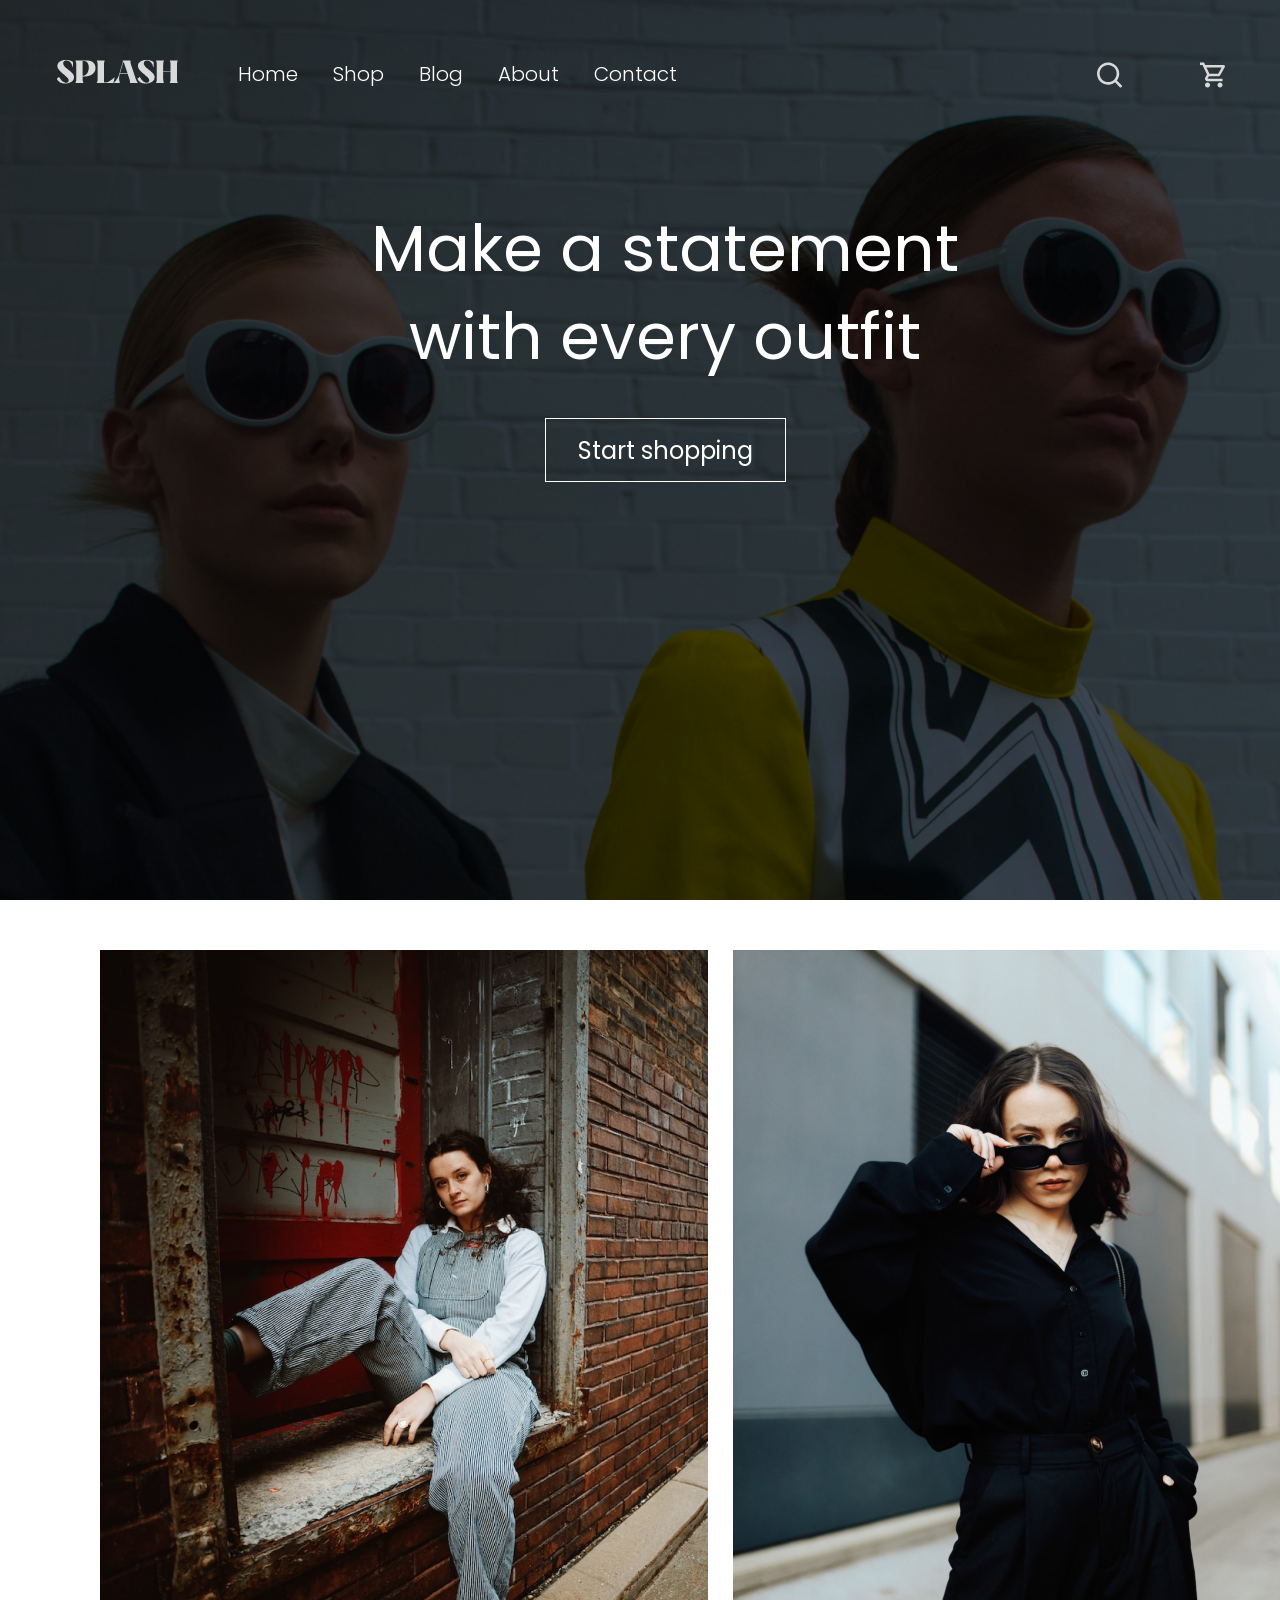
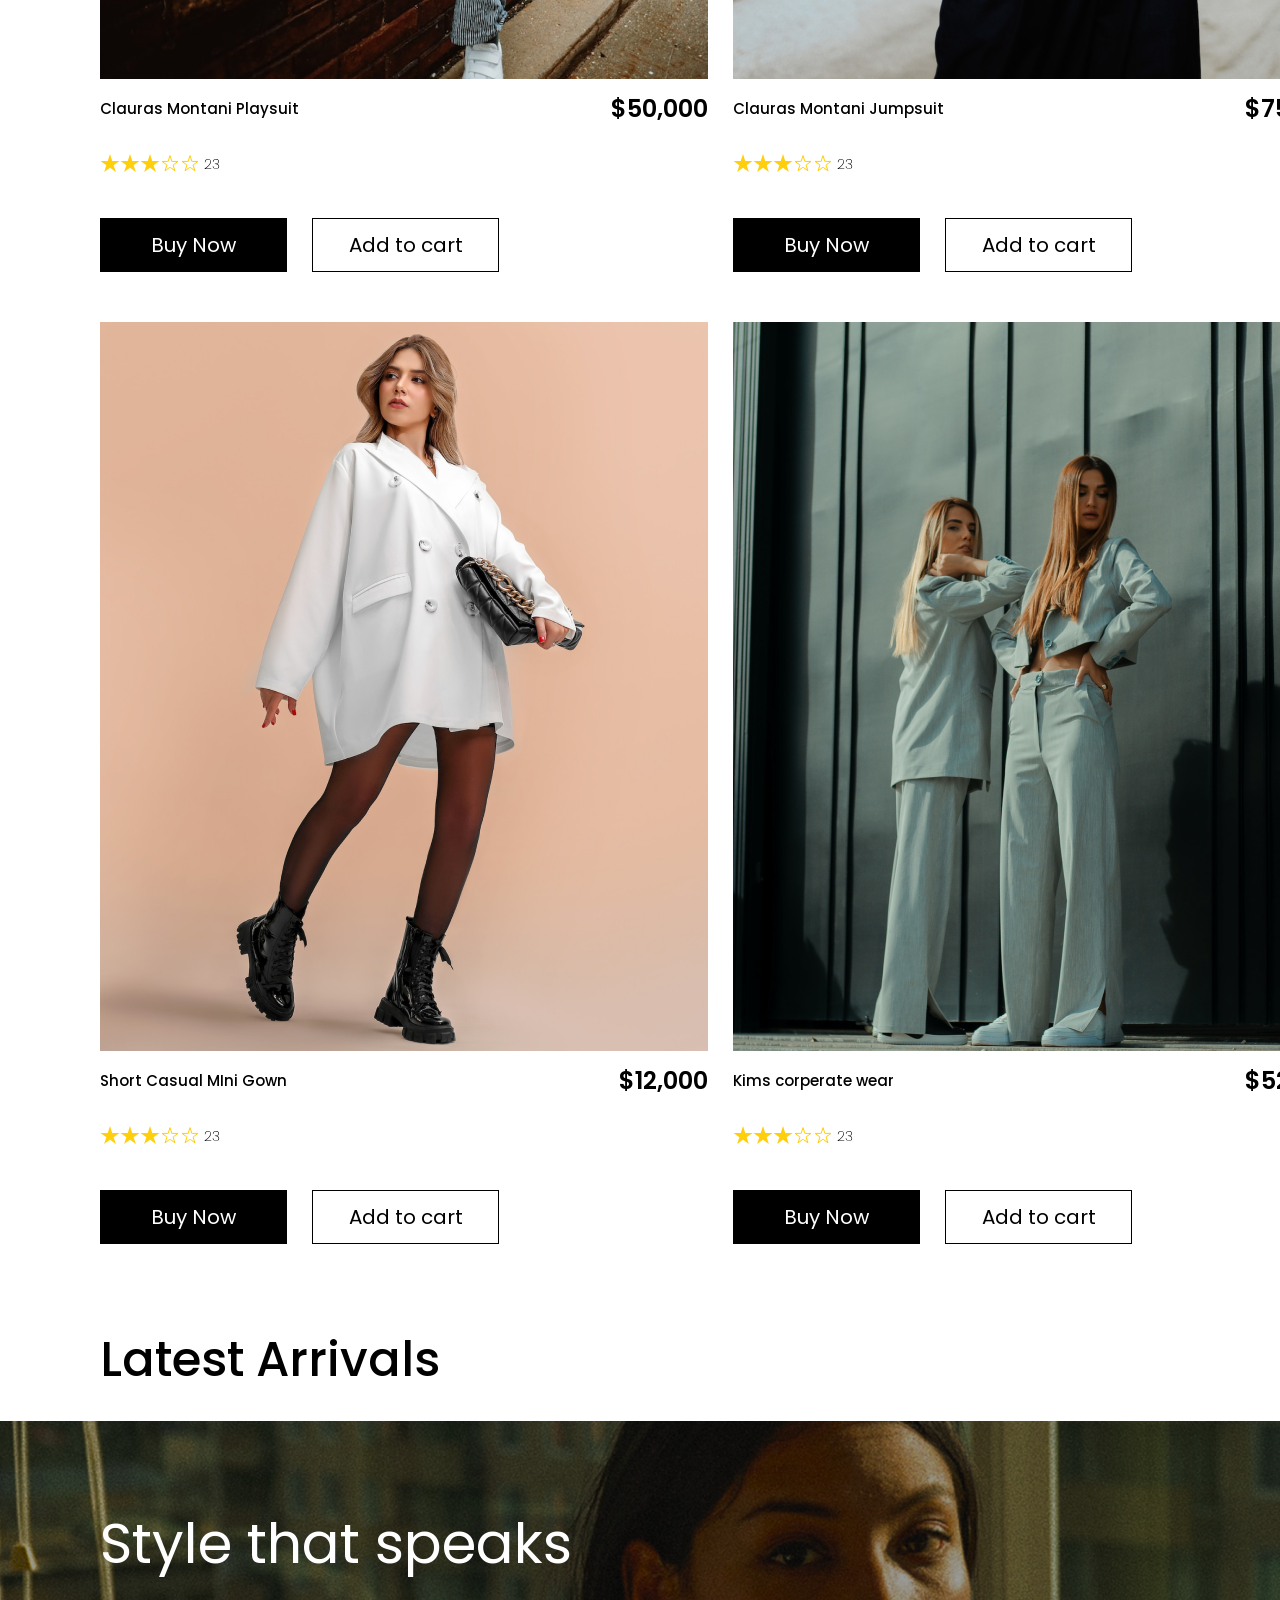
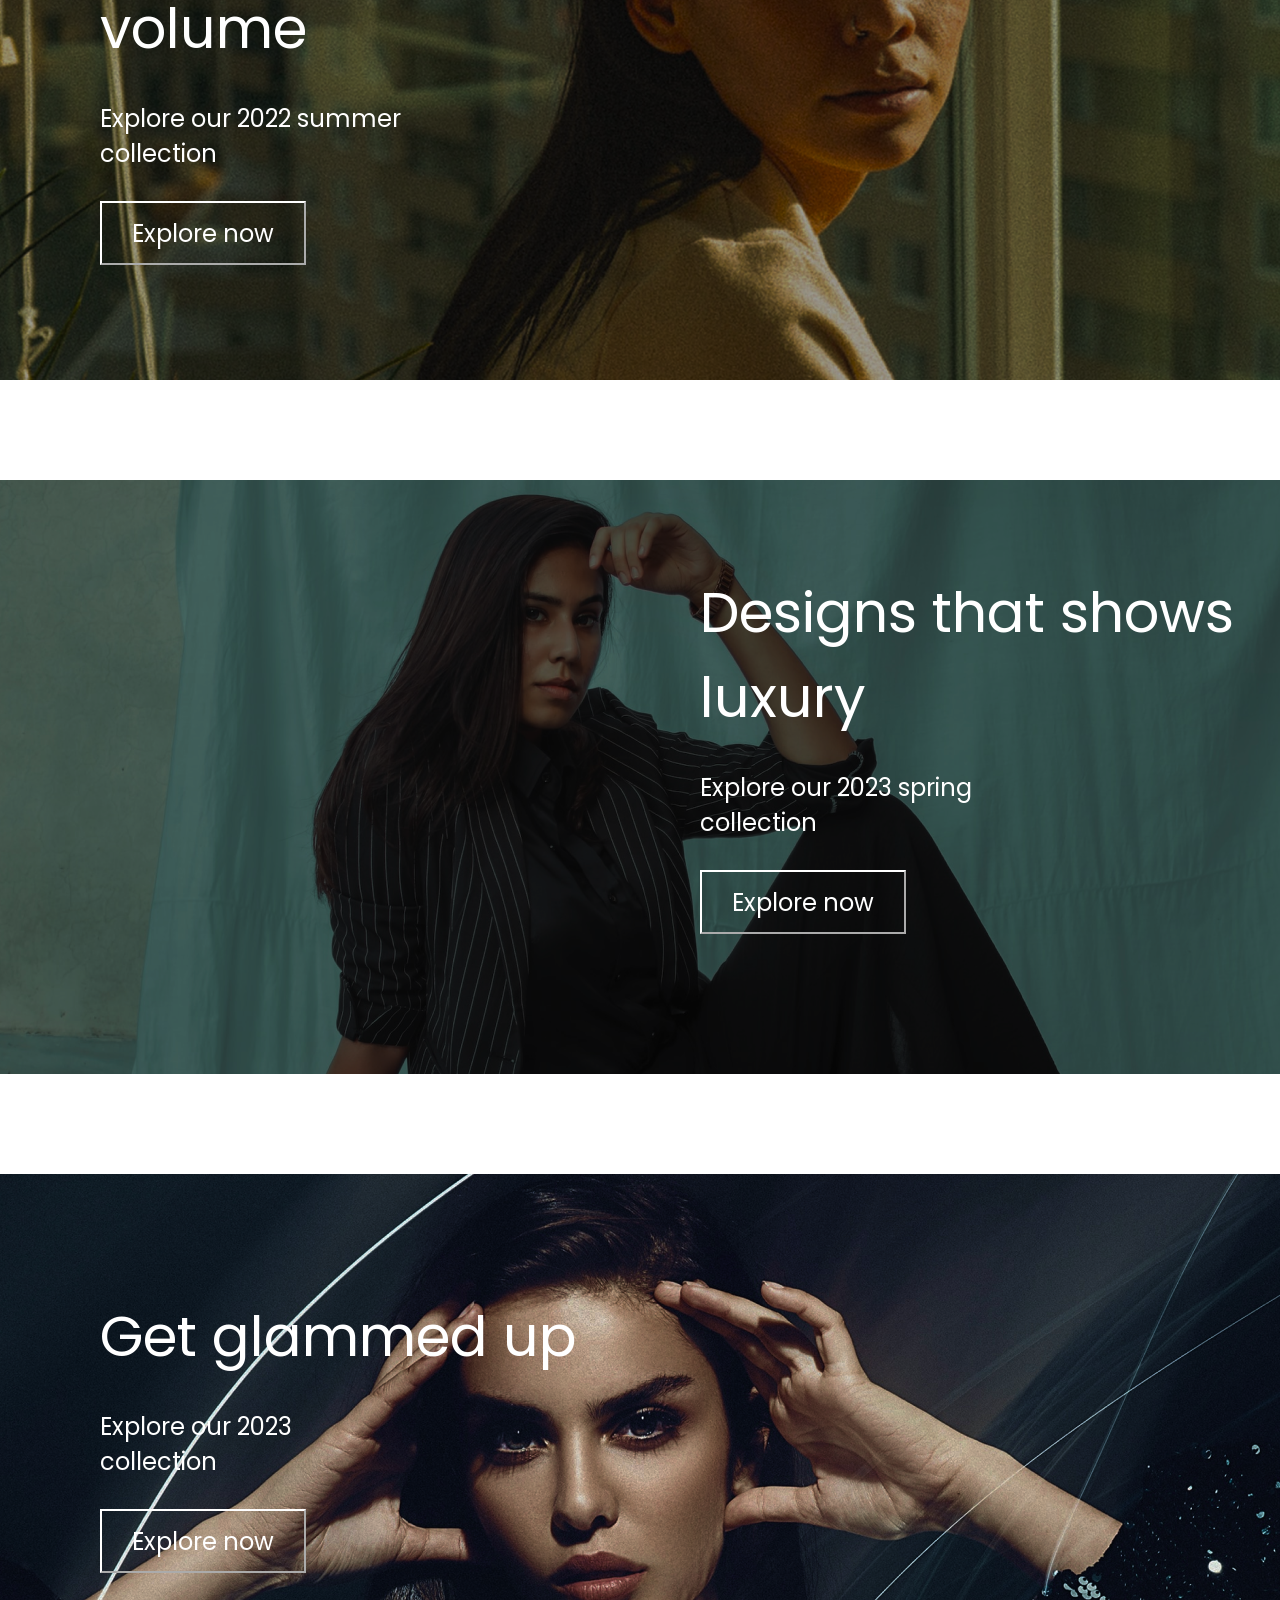
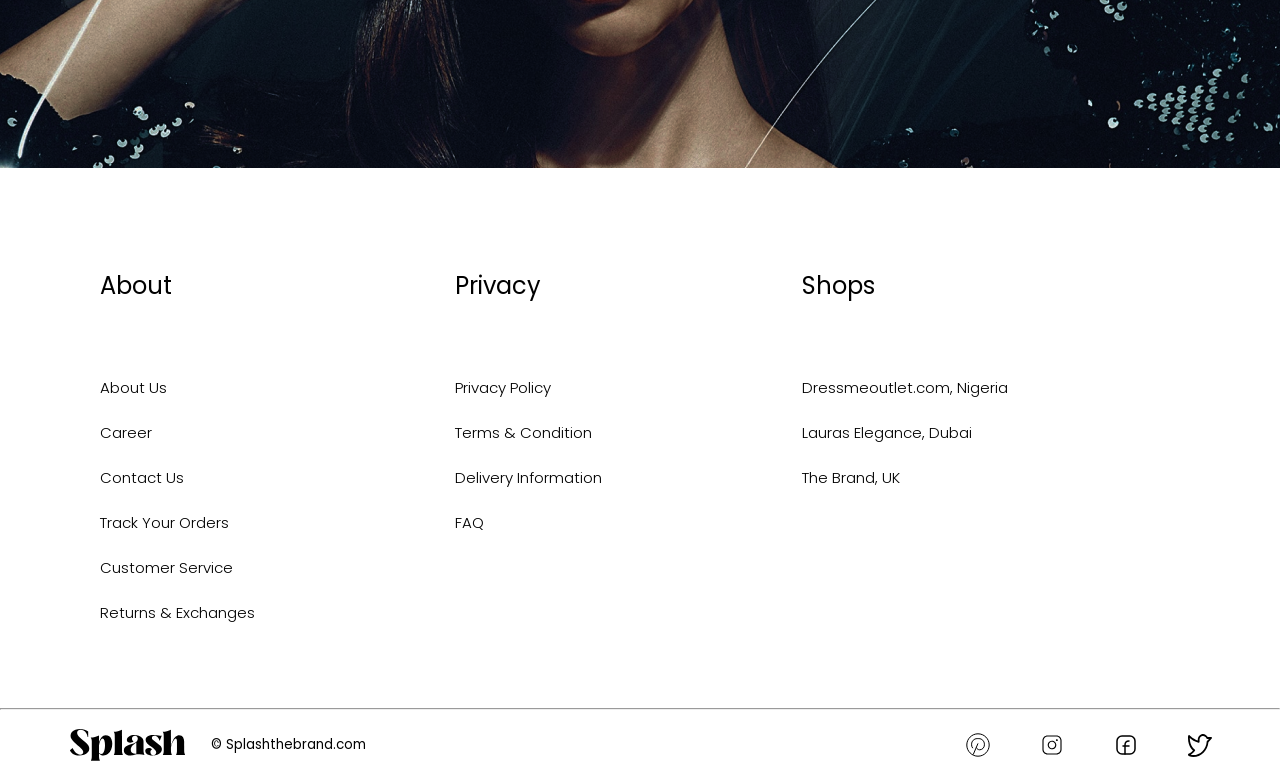
==== index.html @ 5706be62 "adding index" ====
<!DOCTYPE html>
<html lang="en">
<head>
    <meta charset="UTF-8">
    <meta name="viewport" content="width=device-width, initial-scale=1.0">
    <link rel="stylesheet" href="splash.css">
    <title>Splash</title>
</head>
<body>
    <!-- this is the header sec -->
    <header>
        <div class="head">
            <div class="move">
                <div>
                    <img src="SPLASH.png" alt="">
                </div>
                <nav>
                    <a href="splash.html">Home</a>
                    <a href="">Shop</a>
                    <a href="">Blog</a>
                    <a href="">About</a>
                    <a href="">Contact</a>
                </nav>
            </div>
            <div class="find">
                <img src="Vector (2).svg" alt="" class="search">
                <img src="Vector (3).svg" alt="" class="carts">
                <img src="icoc.svg" alt=""  class="menu">
            </div>
        </div>
        <div class="main">
            <h1>Make a statement with every outfit</h1>
            <a href=""><button>Start shopping</button></a>
        </div>
    </header>
    <!-- this is the next section -->


     <!-- new section -->
     <section class="secs">
        <div class="top">
         <div class="fap">
            <div>
                <img src="Rectangle 26.png" alt=""class="rect">
                <div class="claw">
                    <div class="claur">
                        <p>Clauras Montani Playsuit</p>
                        <h3>$50,000</h3>
                    </div>
                    <div>
                        <img src="graahh.svg" alt="">
                    </div>
                    <div class="btns">
                        <a href=""><button class="buy">Buy Now</button></a>
                        <a href=""><button class="add">Add to cart</button></a>
                    </div>
                </div>
            </div>
          </div>
    
          <div class="fap">
            <div>
                <img src="Rectangle 37.png" alt=""class="rect" ,>
                <div class="claw">
                    <div class="claur">
                        <p>Clauras Montani Jumpsuit</p>
                        <h3>$75,000</h3>
                    </div>
                    <div>
                        <img src="graahh.svg" alt="">
                    </div>
                    <div class="btns">
                        <a href=""><button class="buy">Buy Now</button></a>
                        <a href=""><button class="add">Add to cart</button></a>
                    </div>
                </div>
            </div>
          </div>
       </div>
    
    
    </section>

    <!-- new section -->
    <section class="secs">
    <div class="top">
     <div class="fap">
        <div>
            <img src="Rectangle 38.png" alt=""class="rect">
            <div class="claw">
                <div class="claur">
                    <p>Short Casual MIni Gown</p>
                    <h3>$12,000</h3>
                </div>
                <div>
                    <img src="graahh.svg" alt="">
                </div>
                <div class="btns">
                    <a href=""><button class="buy">Buy Now</button></a>
                    <a href=""><button class="add">Add to cart</button></a>
                </div>
            </div>
        </div>
      </div>

      <div class="fap">
        <div>
            <img src="Rectangle 39.png" alt=""class="rect" ,>
            <div class="claw">
                <div class="claur">
                    <p>Kims corperate wear</p>
                    <h3>$52,000</h3>
                </div>
                <div>
                    <img src="graahh.svg" alt="">
                </div>
                <div class="btns">
                    <a href=""><button class="buy">Buy Now</button></a>
                    <a href=""><button class="add">Add to cart</button></a>
                </div>
            </div>
        </div>
      </div>
   </div>


</section>
<!-- this is the next -->

<h2>Latest Arrivals</h2>

    <div class="arrivals">
        <h1>Style that speaks <br> volume</h1>
        <p>Explore our 2022 summer <br> collection</p>
        <button>Explore now</button>
    </div>

    <div class="designs">
        <h1>Designs that shows <br> luxury</h1>
        <p>Explore our 2023  spring <br> collection</p>
        <button>Explore now</button>
    </div>

    <div class="glammed">
        <h1>Get glammed up</h1>
        <p>Explore our 2023 <br> collection</p>
        <button>Explore now</button>
    </div>

    <!-- this is the footer -->

    <footer>
        <div class="footer">
            <h3>About</h3>
            <div class="footlinks">
                <a href="">About Us</a>
                <a href="">Career</a>
                <a href="">Contact Us</a>
                <a href="">Track Your Orders</a>
                <a href="">Customer Service </a>
                <a href="">Returns & Exchanges</a>
            </div>
        </div>
        <div class="footer">
            <h3>Privacy</h3>
            <div class="footlinks">
                <a href="">Privacy Policy</a>
                <a href="">Terms & Condition</a>
                <a href="">Delivery Information</a>
                <a href="">FAQ</a>
            </div>
        </div>
        <div class="footer">
            <h3>Shops</h3>
            <div class="footlinks">
                <a href="">Dressmeoutlet.com, Nigeria </a>
                <a href="">Lauras Elegance, Dubai</a>
                <a href="">The Brand, UK</a>
            </div>
        </div>
    </footer>
    
    <hr>

    <div class="lest">
        <div class="last">
            <img src="Splash.svg" alt="" class="spal">
            <h5>&copy; Splashthebrand.com</h5>
        </div>
            <img src="Frame 113.svg" alt="" class="fram">
</body>
</html>
---- splash.css ----
@import url('https://fonts.googleapis.com/css2?family=Bellefair&family=K2D:ital,wght@0,100;0,200;0,300;0,400;0,500;0,600;0,700;0,800;1,100;1,200;1,300;1,400;1,500;1,600;1,700;1,800&family=Poppins:ital,wght@0,100;0,200;0,300;0,400;0,500;0,600;0,700;0,800;0,900;1,100;1,200;1,300;1,400;1,500;1,600;1,700;1,800;1,900&display=swap');
*{
    margin: 0;
    padding: 0;
    font-family: "Poppins", sans-serif;
    font-weight: 400;
    font-style: normal;
    box-sizing:border-box ;
}
/* <!-- this is the header sec --> */
header{
    background-image: url(Rectangle\ 88.png);
    height: 100vh;
    background-position:  center;
    background-size: cover;
    background-repeat: no-repeat;
}
.head{
    display: flex;
    align-items: center;
    justify-content: center;
    height: 150px;
    gap: 420px;
}
.move{
    gap: 60px;
    display: flex;
}
nav{
    display: flex;
    gap: 35px;
}
nav a{
    text-decoration: none;
    color: white;
    font-weight: 300;
    font-size: 20px;
    position:relative;
}
nav a::after {
    content: "";
    position: absolute;
    height: 2px;
    left: 0;
    bottom: 0;
    width: 0;
    background: white;
    transition: width .2s;
}
nav a:hover::after{
    width: 100%;
}
.find{
    display: flex;
    gap: 78px;
}
.menu{
    display: none;
}
.main{
    display: flex;
    flex-direction: column;
    align-items: center;
    justify-content: center;
    padding-top: 115px;
    padding-left: 50px;
    height: 272px;
    gap: 37px;
}
.main h1{
    font-size: 64px;
    font-weight: 400;
    line-height: 88px;
    color: white;
    text-align: center;
    width: 694px;
}
.main button{
    width: 241px;
    height: 64px;
    color: white;
    font-size: 24px;
    background-color: transparent;
    border: 1.5px solid white;
}
/* <!-- this is the next section --> */
.sec{
    display: flex;
    gap: 25px;
    flex-direction: column;
    margin-top: 100px;
    margin-left: 100px;
}
.top{
    display: flex;
    align-items: center;
    gap: 25px;
}
.hero h1{
    font-size: 48px;
    font-weight: 500;
}
.claw{
    display: flex;
    flex-direction: column;
    gap: 28px;
}
.claur{
    display: flex;
    align-items: center;
    justify-content: space-between;
    width: 608px;
    padding-top: 5px;
}
.claur p{
    font-size: 15px;
    font-weight: 500
}
.claur h3{
    font-size: 24px;
    font-weight: 600;
}
.buy{
    width: 187px;
    height: 54px;
    background-color: black;
    color: white;
    font-size: 20px;
    font-weight: 400;
    border: none;
}
.add{
    width: 187px;
    height: 54px;
    background-color: rgb(255, 255, 255);
    color: rgb(0, 0, 0);
    font-size: 20px;
    font-weight: 400;
    border: 1.5px solid rgb(0, 0, 0);
}
.btns{
    display: flex;
    padding-top: 8px;
    gap: 25px;
}
.secs{
    display: flex;
    margin-top: 50px;
    margin-left: 100px;
}
/* lastest arrival */
h2{
    font-weight: 500;
    padding-left: 50px;
    font-size: 48px;
    color: #000000;
    margin-top: 80px;
    margin-left: 50px;
}

.arrivals{
    background-image: url(Rectangle\ 56.png);
    height: 559px;
    margin-top: 25px;
}
.arrivals h1{
    font-weight: 400;
    font-size: 56px;
    color: #FFFFFF;
    padding-top: 80px;
    margin-left: 100px;
}
.arrivals p{
    font-weight: 400;
    font-size: 24px;
    color: #FFFFFF;
    padding-top: 30px;
    margin-left: 100px;
}
.arrivals button{
    display: flex;
    align-items: center;
    justify-content: center;
    width: 206px;
    height: 64px;
    font-size: 24px;
    background-color: transparent;
    border-color: #FFFFFF;
    color: #FFFFFF;
    margin-top: 30px;
    margin-left: 100px;
}
.designs{
    background-image: url(image\ 35.png);
    height: 594px;
    margin-top: 100px;
}
.designs h1{
    font-weight: 400;
    font-size: 56px;
    color: #FFFFFF;
    padding-top: 90px;
    margin-left: 700px;
}
.designs p{
    font-weight: 400;
    font-size: 24px;
    color: #FFFFFF;
    padding-top: 30px;
    margin-left: 700px;
}
.designs button{
    display: flex;
    align-items: center;
    justify-content: center;
    width: 206px;
    height: 64px;
    font-size: 24px;
    background-color: transparent;
    border-color: #FFFFFF;
    color: #FFFFFF;
    margin-top: 30px;
    margin-left: 700px;
}
.glammed{
    background-image: url(Rectangle\ 87.png);
    height: 594px;
    margin-top: 100px;
}
.glammed h1{
    font-weight: 400;
    font-size: 56px;
    color: #FFFFFF;
    padding-top: 120px;
    margin-left: 100px;
}
.glammed p{
    font-weight: 400;
    font-size: 24px;
    color: #FFFFFF;
    padding-top: 30px;
    margin-left: 100px;
}
.glammed button{
    display: flex;
    align-items: center;
    justify-content: center;
    width: 206px;
    height: 64px;
    font-size: 24px;
    background-color: transparent;
    border-color: #FFFFFF;
    color: #FFFFFF;
    margin-top: 30px;
    margin-left: 100px;
}
/* this is the footer */


footer{
    display: flex;
    margin-left: 100px;
    margin-top: 100px;
    gap: 200px;
    padding-bottom: 30px;
}
footer h3{
    font-size: 24px;
    font-weight: 400;
}

.foot h4{
    font-weight: 400;
    font-size: 24px;
}

.footlinks{
    display: flex;
    flex-direction: column;
    gap: 15px;
    margin-top: 70px;
    padding-bottom:50px ;
}

.footlinks a{
    font-weight: 300;
    font-size: 15px;
    text-decoration: none;
    color: #000000;
    line-height: 30px;
}
.lest{
    display: flex;
    align-items: center;
    justify-content: center;
    gap: 600px;
    padding-top: 30px;
    padding-bottom: 30px;
    height: 70px;
}
.last{
    display: flex;
    align-items: center;
    gap: 25px;
}

/* responsiveness */
@media screen and (max-width:1028px) {
    header{
        background-position: center;
        width: 100%;
    }
    .head{
        gap: 250px;
    }
    .move{
        gap: 30px;
    }
    .search{
        width: 20px;
    }
    .cart{
        width: 20px;  
    }
    .find{
        gap: 38px;
    }
    .menu{
        display: none;
    }
    .main{
        gap: 30px;
    }
    .main h1{
        font-size:50px ;
        line-height: 70px;
    }
    .main button{
        width: 200px;
        font-size: 20px;
    }
    /* <!-- this is the next section --> */
    .hero h1{
        font-size:38px;
    }
    .sec,.secs{
        margin-left:60px;
    }
    .rect{
        width: 450px;
    }
    .claur{
        width: 450px;
    }
    h2{
        padding-left: 30px;
    }
    .arrivals{
        background-position: center;
    }
    .arrivals h1{
        font-size:50px ;
        margin-left: 80px ;
    }
    .arrivals p{
        margin-left: 80px ;
    }
    .arrivals button{
        margin-left: 80px ;
    }
    .designs h1{
        font-size:50px ;
        margin-left: 500px;
    }
    .designs p{
        margin-left: 500px;
    }
    .designs button{
        margin-left: 500px;
    }
    .glammed h1{
        font-size:50px ;
        margin-left: 80px ;
    }
    .glammed p{
        margin-left: 80px ;
    }
    .glammed button{
        margin-left: 80px ;
    }
    .designs{
        background-position: center;
    }
    footer{
        gap: 150px;
    }
    .lest{
        gap: 300px;
    }
}
@media screen and (max-width:768px){
    header{
        background-position: center;
        width: 100%;
    }
    .head{
        gap: 140px;
    }  
    .search{
        width: 20px;
    }
    .menu{
        display: none;
    }
    .carts{
        width: 20px;  
    }
    nav{
        gap: 30px;
    } 
    nav a{
        font-size: 16px;
    }
        /* <!-- this is the next section --> */
    .hero h1{
        font-size:34px;
    }
    .sec,.secs{
        margin-left:50px;
    }
    .rect{
        width: 330px;
    }
    .claur{
        width: 330px;
    }
    .add,.buy{
        width: 120px;
        font-size: 16px;
        height: 45px;
    }
    .designs h1{
        font-size:50px ;
        margin-left: 250px;
    }
    .designs p{
        margin-left: 250px;
    }
    .designs button{
        margin-left: 250px;
    }
    footer{
        margin-left: 50px;
        gap: 100px;
    }
    h5{
        font-size: 10px;
    }
    .spal{
        width: 100px;
    }
    .lest{
        gap: 200px;
    }
    
}
@media screen and (max-width:425px){
    header{
        background-position: center;
        width: 170%;
    }
    .head{
        gap: 400px;
        align-items: center;
    }
    .move{
        gap: 30px;
    }
    .search{
        width: 20px;
        display: none;
    }
    .carts{
        width: 20px; 
        display: none; 
    }
    .menu{
        display: flex;
        padding-bottom: 7px;
    }
    nav{
        display: none;
    }
    .main h1{
        font-size:40px ;
        width: 400px;
        line-height: 70px;
    }
    .hero h1{
        margin-left: -240px;
    }
    .top{
        flex-direction: column;
    }
    .rect{
        width: 600px;
    }
    .claur{
        width: 600px;
    }
    h2{
        margin-left: 20px;
    }
    .arrivals{
        background-position: center;
        width: 170%;
    }
    .arrivals h1{
        font-size:50px ;
        margin-left: 80px ;
    }
    .arrivals p{
        margin-left: 80px ;
    }
    .arrivals button{
        margin-left: 80px ;
    }
    .designs{
        width: 170%;
    }
    .designs h1{
        font-size:50px ;
        margin-left: 200px;
    }
    .designs p{
        margin-left: 200px;
    }
    .designs button{
        margin-left: 200px;
    }
    .glammed{
        width: 170%;
    }
    .glammed h1{
        font-size:50px ;
        margin-left: 80px ;
    }
    .glammed p{
        margin-left: 80px ;
    }
    .glammed button{
        margin-left: 80px ;
    }
    .designs{
        background-position: center;
        width: 170%;
    }
    footer{
        flex-direction: column;
        margin-top: 50px;
        gap: 50px;
    }
    .footer{
        gap: 100px;
    }
    .fram{
        width: 300px;
    }
    hr{
        margin-left: 50px;
        width:600px
    }
    .lest{
        gap: 100px;
        margin-left: 250px;
    }
}

@media screen and (max-width:375px){
    header{
        background-position: center;
        width: 175%;
    }
    .rect{
        width: 550px;
    }
    .claur{
        width: 550px;
    }
    h2{
        margin-left: 20px;
    }
    .arrivals{
        background-position: center;
        width: 175%;
    }
    .glammed{
        width: 175%;
    }
    .designs{
        width: 175%;
    }
}

@media screen and (max-width:320px){
    header{
        background-position: center;
        width: 205%;
    }
    .arrivals{
        background-position: center;
        width: 205%;
    }
    .designs h1 ,.designs button ,.designs p{
        margin-left: 70px;
    }
    .arrivals h1,.arrivals p,.arrivals button{
        margin-left: 70px;
    }
    .glammed{
        width: 205%;
    }
    .designs{
        width: 205%;
    }
    .lest{
        gap: 100px;
        margin-left: 350px;
    }
}
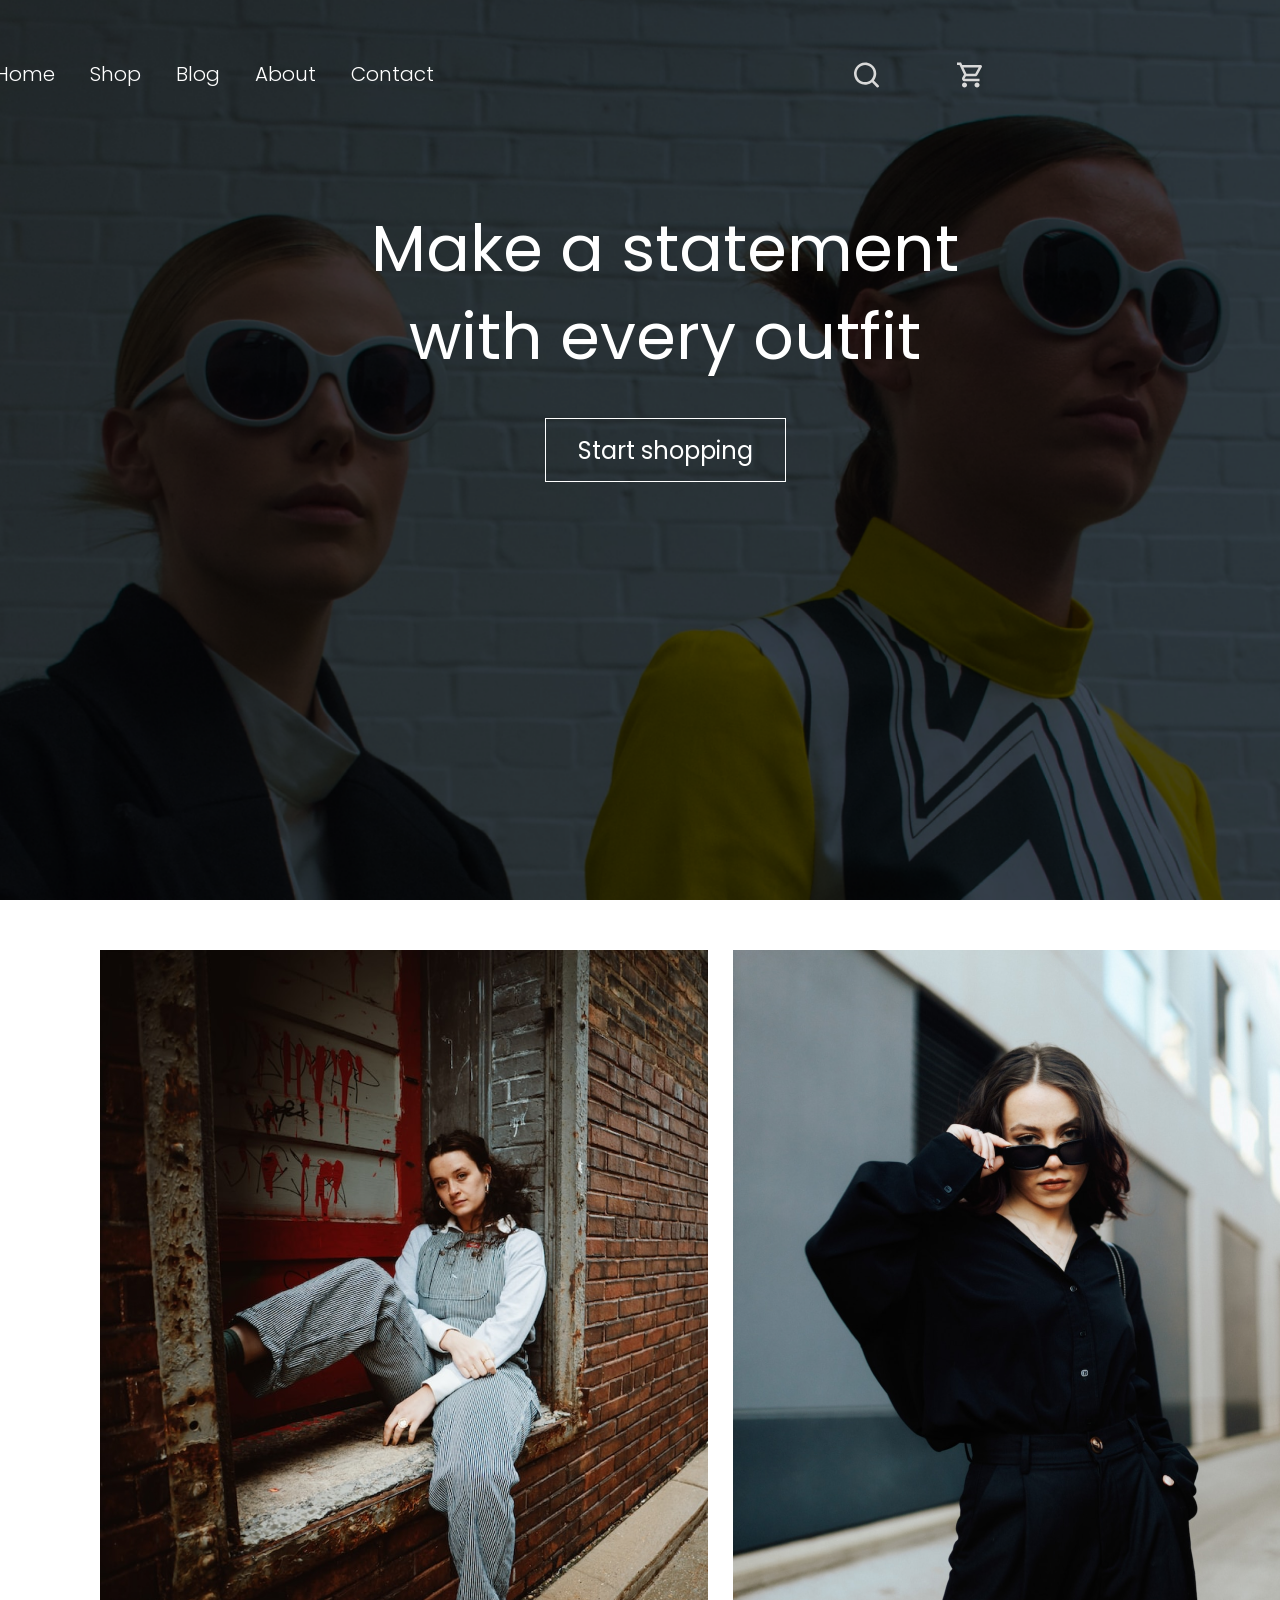
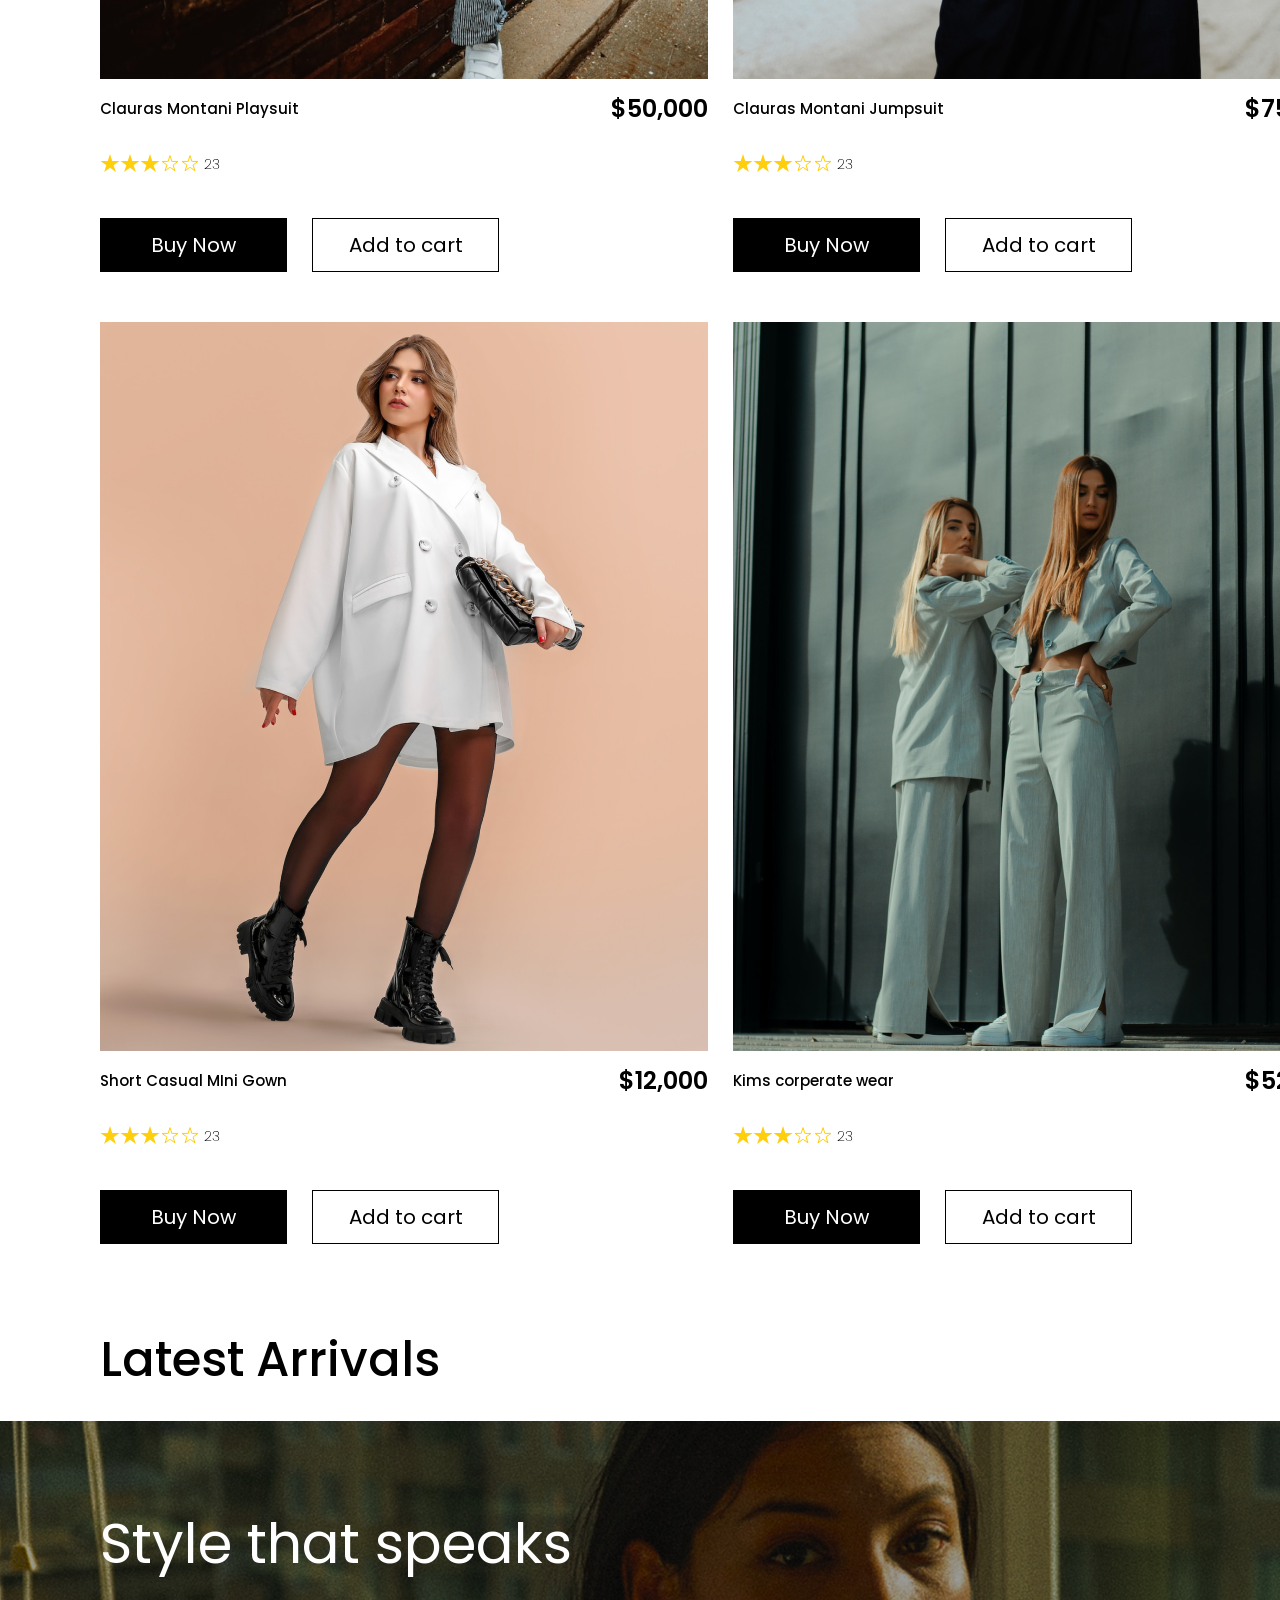
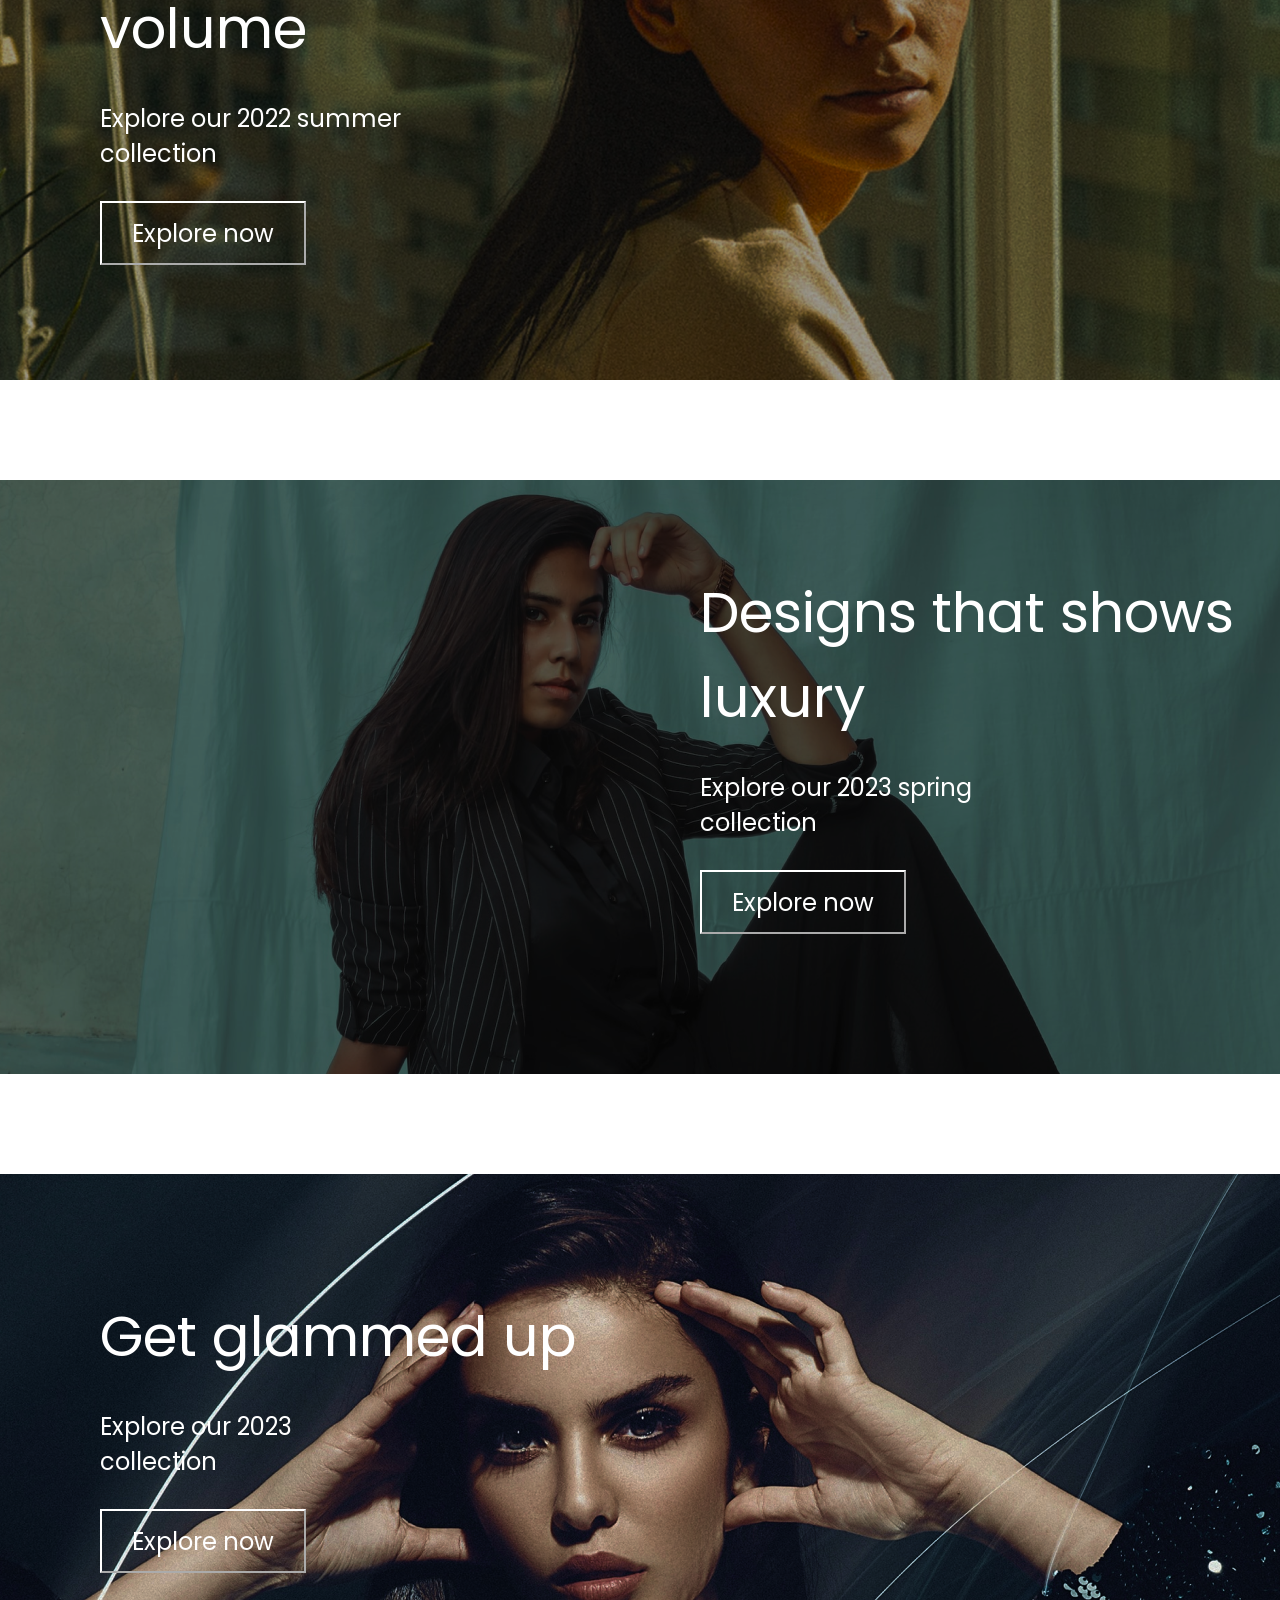
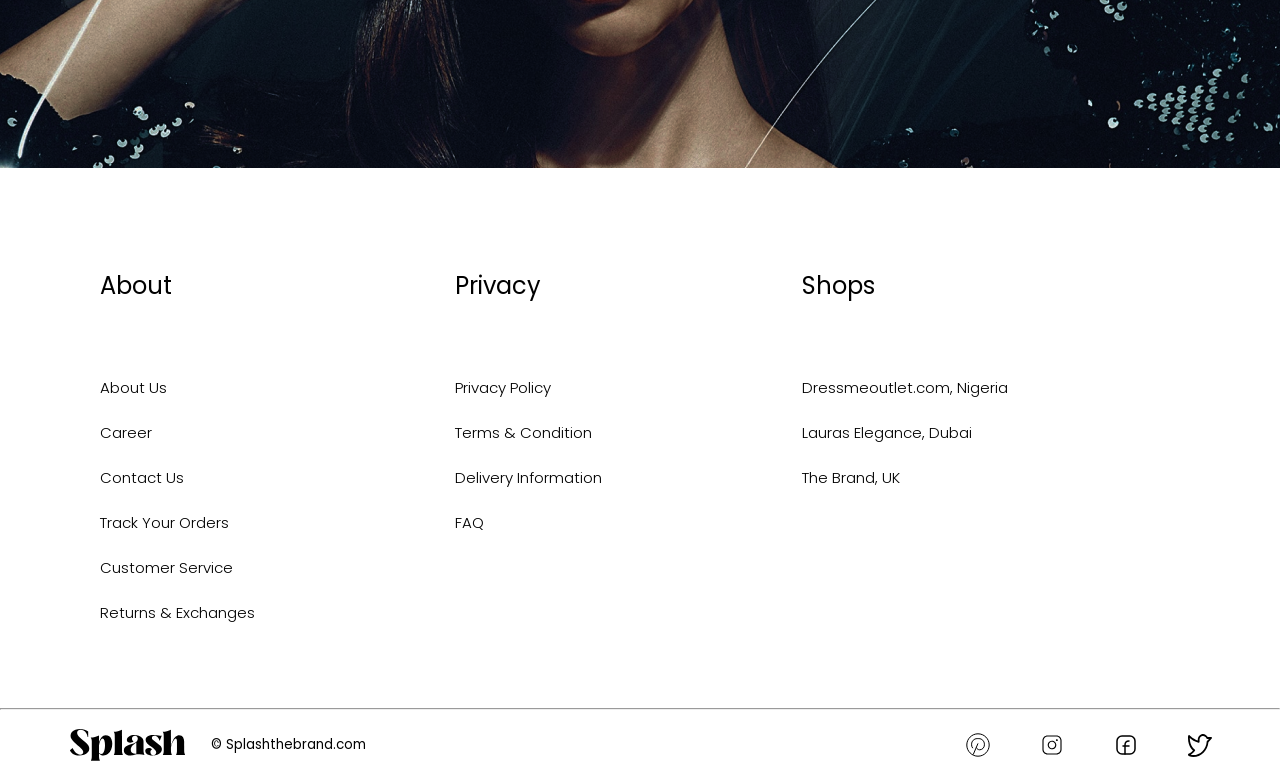
==== commit 5110abbf: "Add" ====
--- a/index.html
+++ b/index.html
@@ -15,18 +15,36 @@
                     <img src="SPLASH.png" alt="">
                 </div>
                 <nav>
-                    <a href="splash.html">Home</a>
-                    <a href="">Shop</a>
-                    <a href="">Blog</a>
-                    <a href="">About</a>
+                    <a href="index.html">Home</a>
+                    <a href="shop.html">Shop</a>
+                    <a href="blog.html">Blog</a>
+                    <a href="about.html">About</a>
                     <a href="">Contact</a>
                 </nav>
             </div>
             <div class="find">
                 <img src="Vector (2).svg" alt="" class="search">
                 <img src="Vector (3).svg" alt="" class="carts">
-                <img src="icoc.svg" alt=""  class="menu">
-            </div>
+                <img src="icoc.svg" alt=""  class="menu" class="openbtn" onclick="openNav()">
+            </div>
+            
+            <div id="mySidepanel" class="sidepanel">
+                <a href="javascript:void(0)" class="closebtn" onclick="closeNav()">×</a>
+                <a href="index.html">Home</a>
+                <a href="shop.html">Shop</a>
+                <a href="blog.html">Blog</a>
+                <a href="about.html">About</a>
+                <a href="">Contact</a>
+            </div>
+            <script>
+                function openNav() {
+                  document.getElementById("mySidepanel").style.width = "300px" ;
+                }
+                
+                function closeNav() {
+                  document.getElementById("mySidepanel").style.width = "0";
+                }
+            </script>
         </div>
         <div class="main">
             <h1>Make a statement with every outfit</h1>
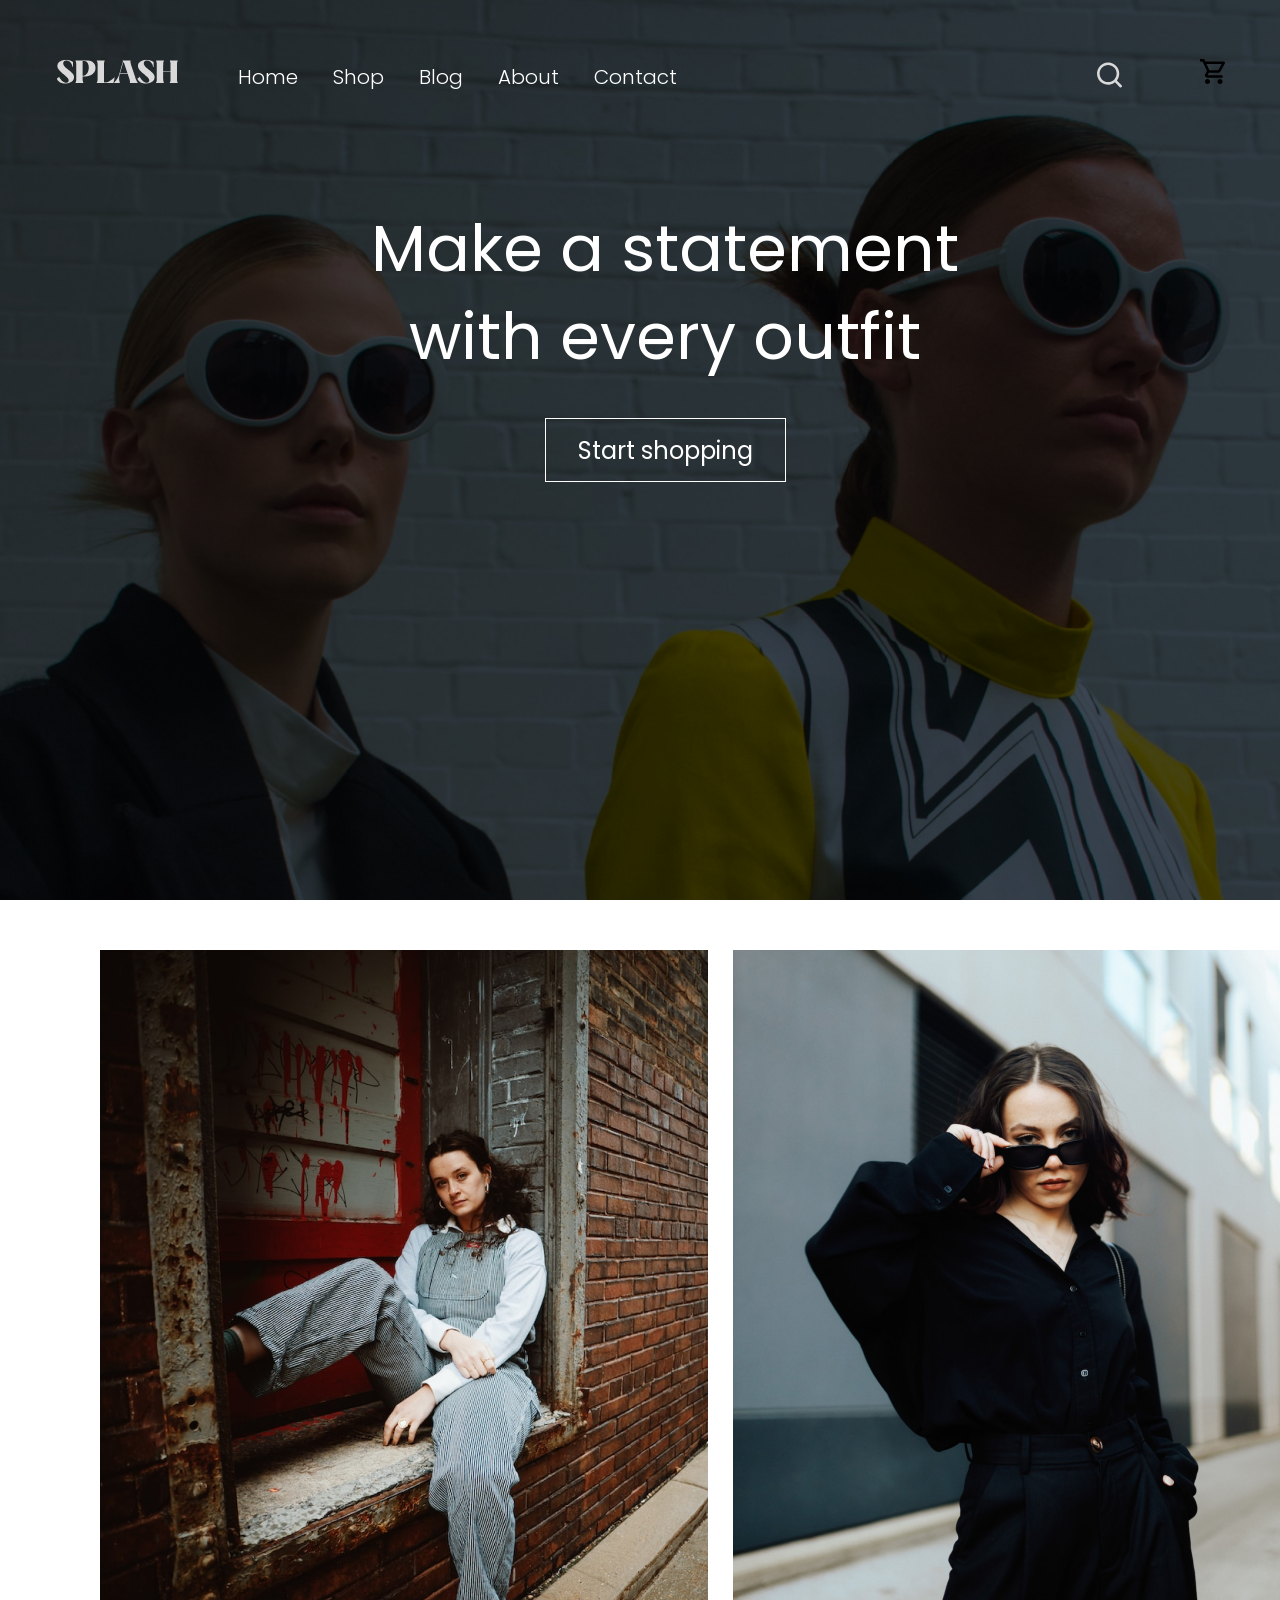
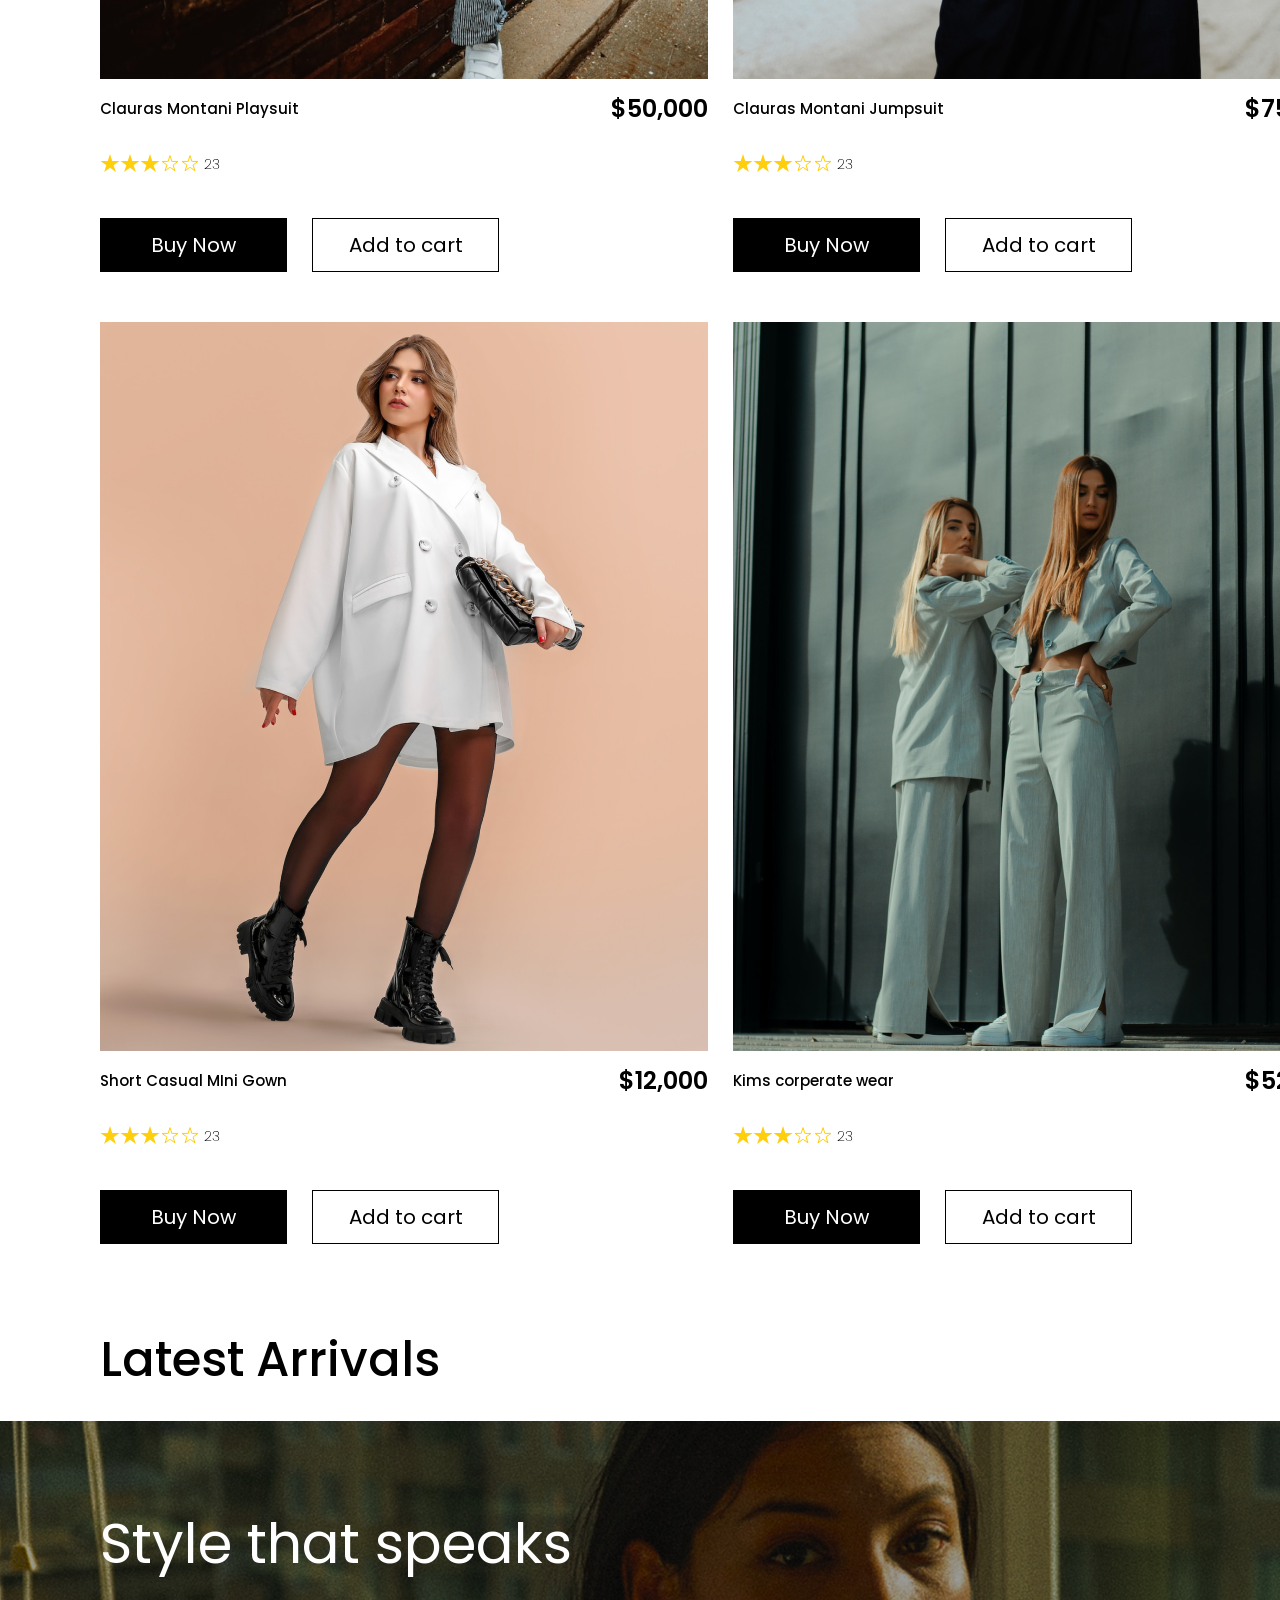
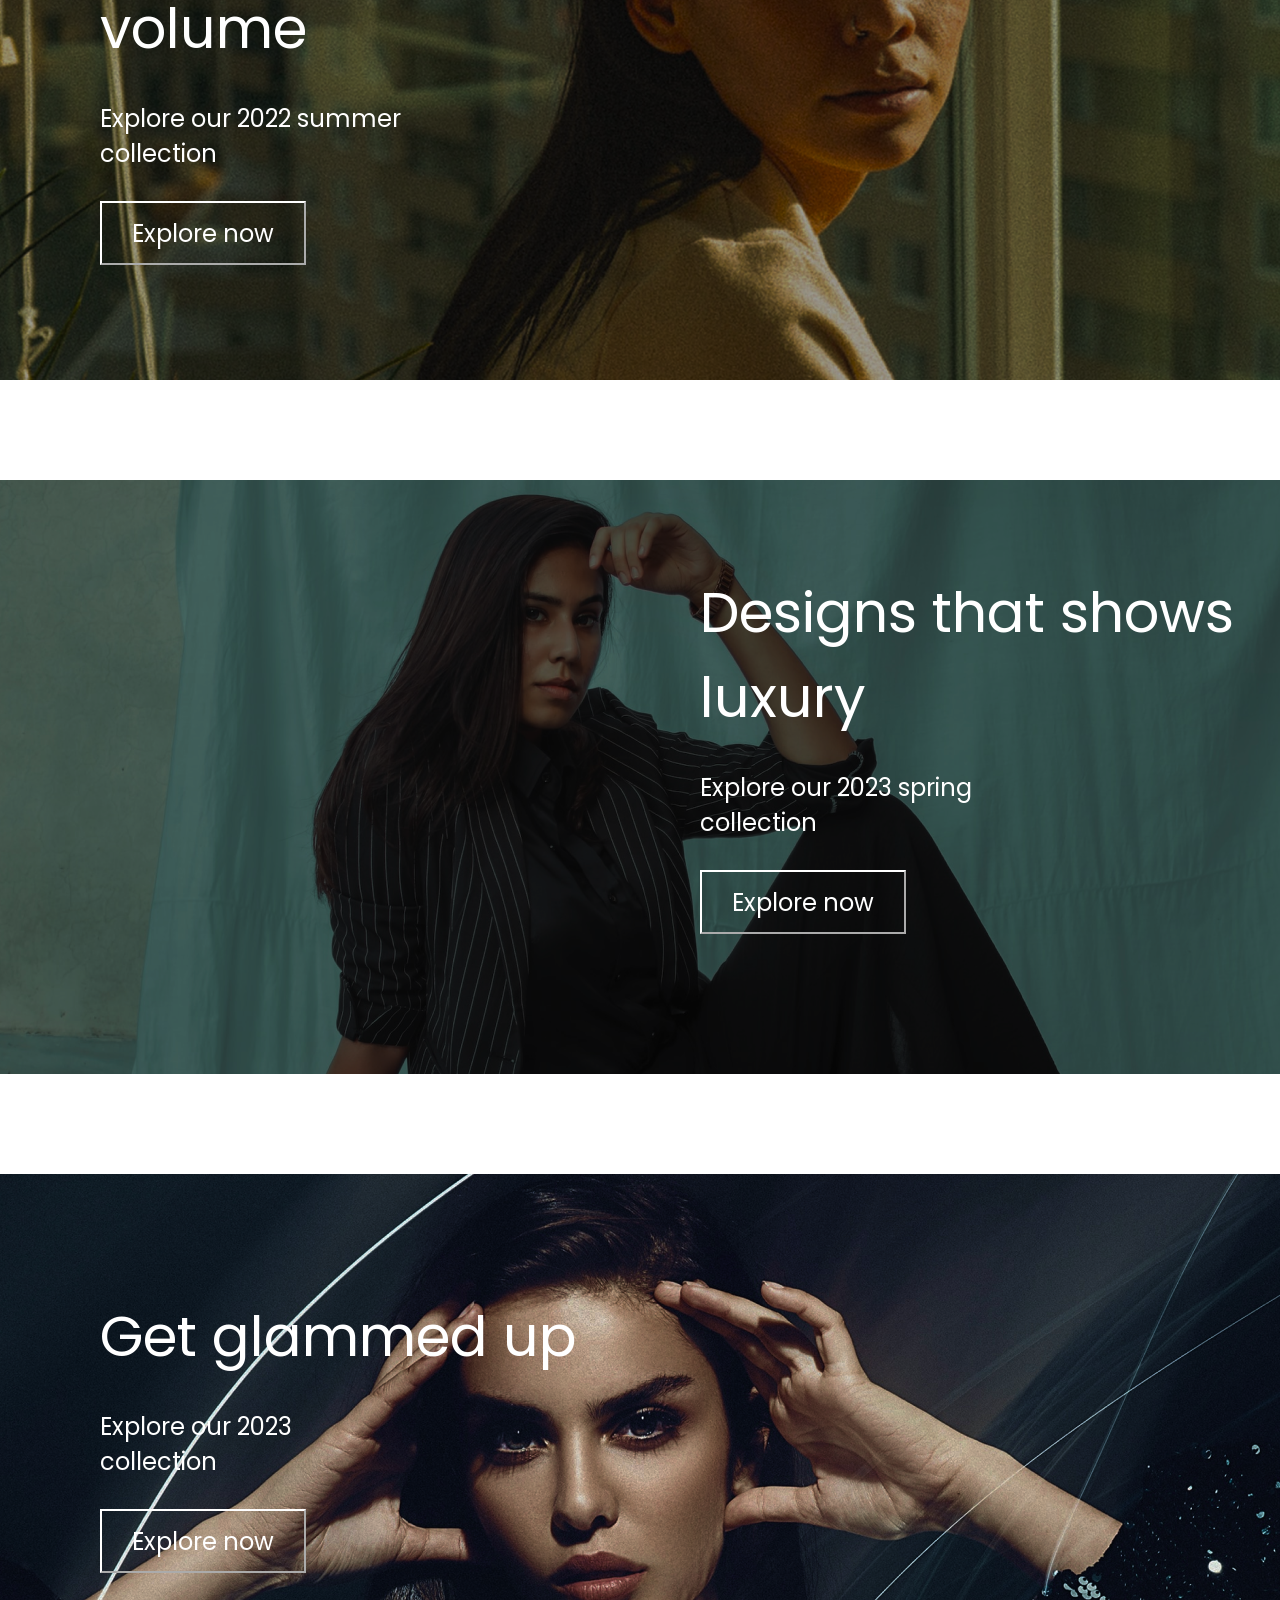
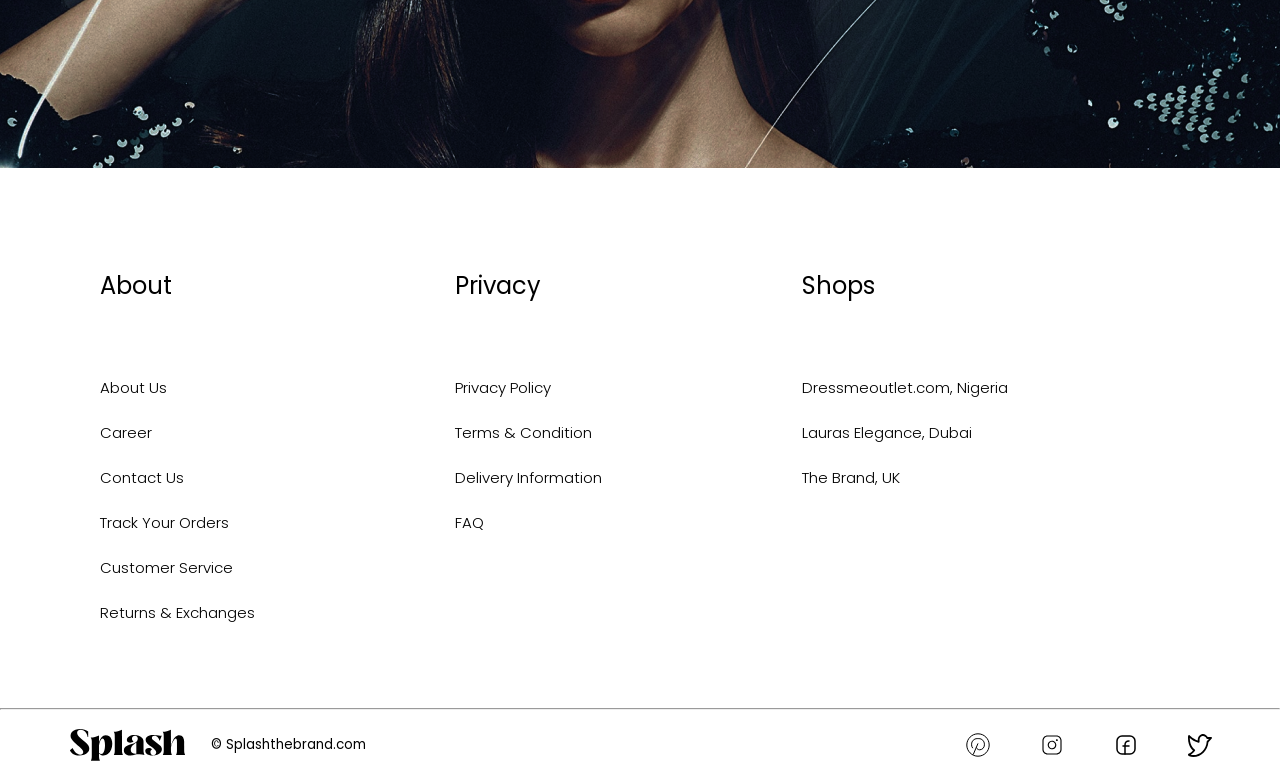
==== commit 0b5b54cf: "Add" ====
--- a/index.html
+++ b/index.html
@@ -19,12 +19,12 @@
                     <a href="shop.html">Shop</a>
                     <a href="blog.html">Blog</a>
                     <a href="about.html">About</a>
-                    <a href="">Contact</a>
+                    <a href="contact.html">Contact</a>
                 </nav>
             </div>
             <div class="find">
                 <img src="Vector (2).svg" alt="" class="search">
-                <img src="Vector (3).svg" alt="" class="carts">
+                <a href="cart.html"><img src="black cart.svg" alt="" class="carts"></a>
                 <img src="icoc.svg" alt=""  class="menu" class="openbtn" onclick="openNav()">
             </div>
             
@@ -48,7 +48,7 @@
         </div>
         <div class="main">
             <h1>Make a statement with every outfit</h1>
-            <a href=""><button>Start shopping</button></a>
+            <a href="shop.html"><button>Start shopping</button></a>
         </div>
     </header>
     <!-- this is the next section -->
--- a/splash.css
+++ b/splash.css
@@ -28,6 +28,7 @@
 }
 nav{
     display: flex;
+    padding-top: 3px;
     gap: 35px;
 }
 nav a{
@@ -57,6 +58,53 @@
 .menu{
     display: none;
 }
+/* this */
+.sidepanel  {
+    width: 0;
+    position: fixed;
+    z-index: 1;
+    height: 500px;
+    top: 0;
+    left: 360px;
+    background-color: #111;
+    overflow-x: hidden;
+    transition: 0.5s;
+    padding-top: 60px;
+  }
+  
+  .sidepanel a {
+    padding: 8px 8px 8px 32px;
+    text-decoration: none;
+    font-size: 25px;
+    color: #818181;
+    display: block;
+    transition: 0.3s;
+  }
+  
+  .sidepanel a:hover {
+    color: #f1f1f1;
+  }
+  
+  .sidepanel .closebtn {
+    position: absolute;
+    top: 25px;
+    right: 25px;
+    font-size: 36px;
+  }
+  
+  .openbtn {
+    font-size: 20px;
+    cursor: pointer;
+    background-color: #111;
+    color: white;
+    padding: 10px 15px;
+    border: none;
+  }
+  
+  .openbtn:hover {
+    background-color:#444;
+  }
+/* grah */
 .main{
     display: flex;
     flex-direction: column;
@@ -467,7 +515,7 @@
 @media screen and (max-width:425px){
     header{
         background-position: center;
-        width: 170%;
+        width: 180%;
     }
     .head{
         gap: 400px;
